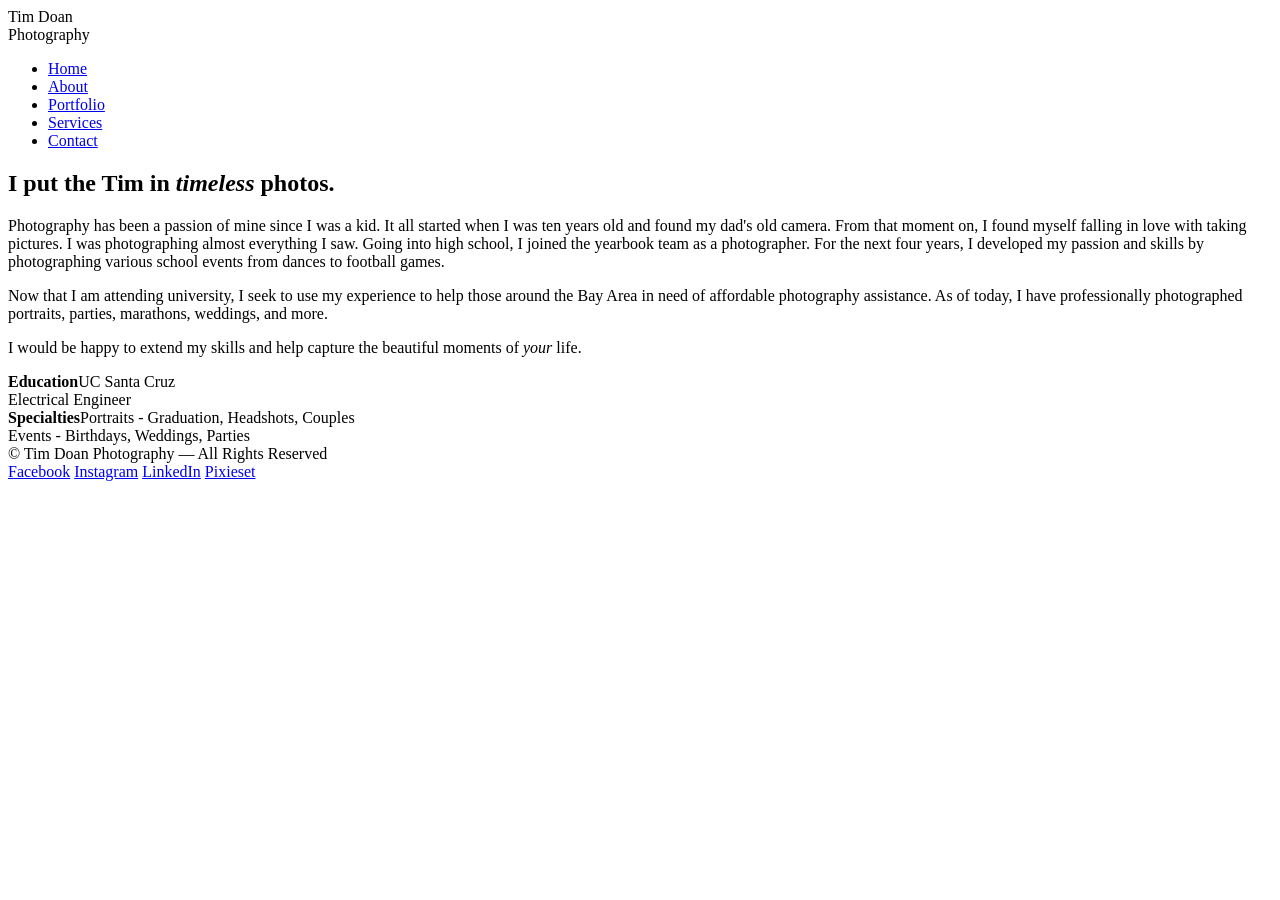
==== about.html @ be92f70e "about page minus photo" ====
<!DOCTYPE html>
<html lang="en">
<head>
<link rel = "stylesheet" href = "style.css">
<title>Tim Doan Photography - About</title>
<meta charset="UTF-8">
<meta name="viewport" content="width=device-width, initial-scale=1">
<link rel="preconnect" href="https://fonts.googleapis.com">
<link rel="preconnect" href="https://fonts.gstatic.com" crossorigin>
<link href="https://fonts.googleapis.com/css2?family=Fraunces:ital,opsz,wght@0,9..144,300;0,9..144,400;0,9..144,600;1,9..144,300;1,9..144,400&display=swap" rel="stylesheet"></head>
<body>

<nav>
    <div class = "name">Tim Doan<br>Photography</div>
    <ul>
        <li><a href="main.html">Home</a></li>
        <li><a href="about.html">About</a></li>
        <li><a href="portfolio.html">Portfolio</a></li>
        <li><a href="services.html">Services</a></li>
        <li><a href="contact.html">Contact</a></li>
    </ul>
</nav>

<section class = "about" id = "about">
  <h2>I put the Tim in <em>timeless </em>photos.</h2>
  <div class = "about-text">
    <p>Photography has been a passion of mine since I was a kid. It all started when I was ten years old and found my dad's old camera. From that moment on, I found myself falling in love with taking pictures. I was photographing almost everything I saw. Going into high school, I joined the yearbook team as a photographer. For the next four years, I developed my passion and skills by photographing various school events from dances to football games.</p>
    <p>Now that I am attending university, I seek to use my experience to help those around the Bay Area in need of affordable photography assistance. As of today, I have professionally photographed portraits, parties, marathons, weddings, and more.</p>
    <p>I would be happy to extend my skills and help capture the beautiful moments of <em>your</em> life.</p>
    
    <div class = "credits">
      <div><b>Education</b><span>UC Santa Cruz<br>Electrical Engineer</span></div>
      <div><b>Specialties</b><span>Portraits - Graduation, Headshots, Couples <br>Events - Birthdays, Weddings, Parties</span></div>
    </div>
  </div>
</section>

<footer>
    <div>© Tim Doan Photography — All Rights Reserved</div>
    <div class = "socials">
        <a href = "https://www.facebook.com/profile.php?id=61579268761219" target="_blank" rel="noopener noreferrer">Facebook</a>
        <a href = "https://www.instagram.com/timdoan.jpg/" target="_blank" rel="noopener noreferrer">Instagram</a>
        <a href = "https://www.linkedin.com/in/tim-doan-" target="_blank" rel="noopener noreferrer">LinkedIn</a>
        <a href = "https://timdoan.pixieset.com" target="_blank" rel="noopener noreferrer">Pixieset</a>
    </div>
</footer>

</body>
</html>
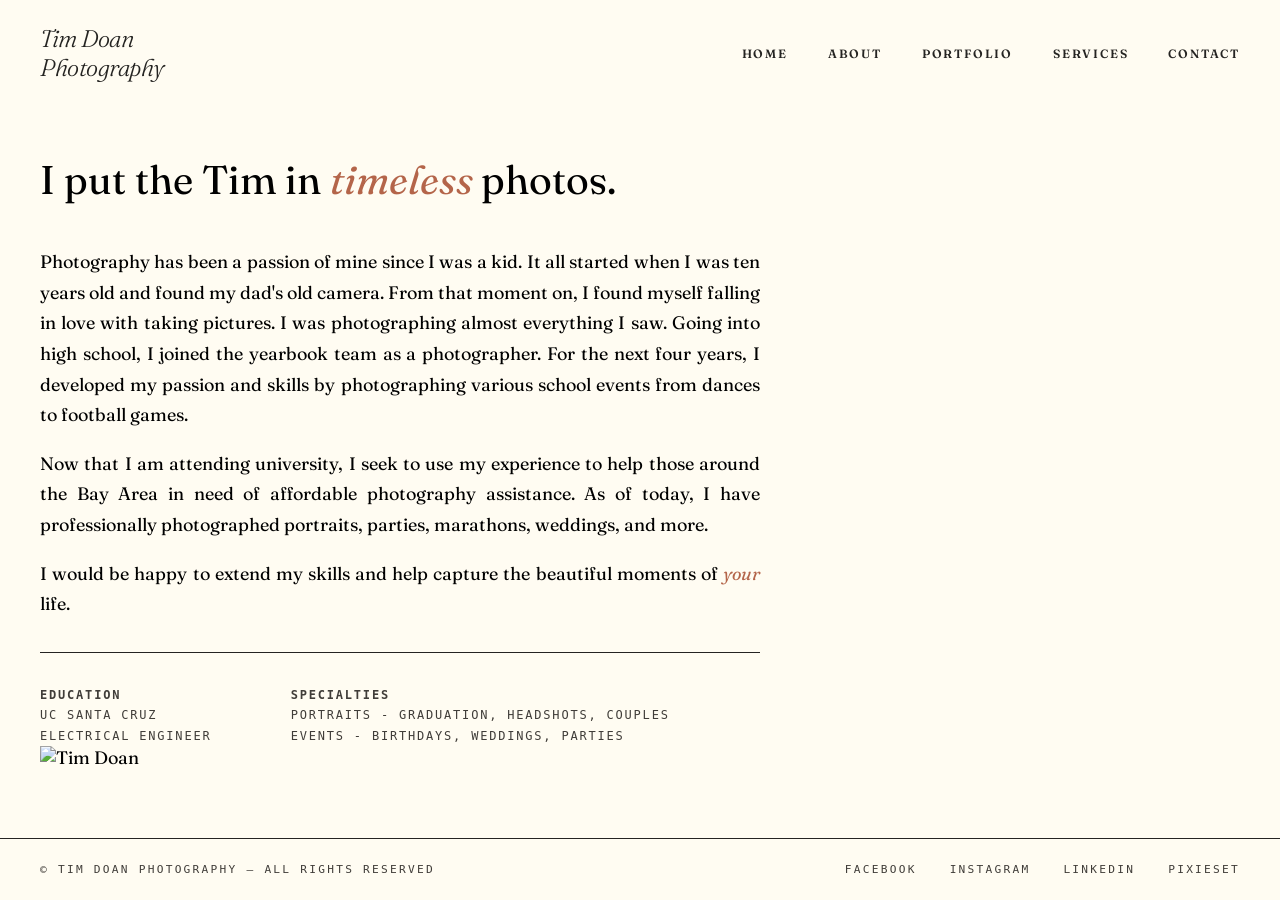
==== commit 511191f0: "added image -- about page finished except for multiple device config" ====
--- a/about.html
+++ b/about.html
@@ -1,7 +1,7 @@
 <!DOCTYPE html>
 <html lang="en">
 <head>
-<link rel = "stylesheet" href = "style.css">
+<link rel="stylesheet" href="style.css">
 <title>Tim Doan Photography - About</title>
 <meta charset="UTF-8">
 <meta name="viewport" content="width=device-width, initial-scale=1">
@@ -11,9 +11,9 @@
 <body>
 
 <nav>
-    <div class = "name">Tim Doan<br>Photography</div>
+    <div class="name">Tim Doan<br>Photography</div>
     <ul>
-        <li><a href="main.html">Home</a></li>
+        <li><a href="index.html">Home</a></li>
         <li><a href="about.html">About</a></li>
         <li><a href="portfolio.html">Portfolio</a></li>
         <li><a href="services.html">Services</a></li>
@@ -21,29 +21,38 @@
     </ul>
 </nav>
 
-<section class = "about" id = "about">
-  <h2>I put the Tim in <em>timeless </em>photos.</h2>
-  <div class = "about-text">
-    <p>Photography has been a passion of mine since I was a kid. It all started when I was ten years old and found my dad's old camera. From that moment on, I found myself falling in love with taking pictures. I was photographing almost everything I saw. Going into high school, I joined the yearbook team as a photographer. For the next four years, I developed my passion and skills by photographing various school events from dances to football games.</p>
-    <p>Now that I am attending university, I seek to use my experience to help those around the Bay Area in need of affordable photography assistance. As of today, I have professionally photographed portraits, parties, marathons, weddings, and more.</p>
-    <p>I would be happy to extend my skills and help capture the beautiful moments of <em>your</em> life.</p>
-    
-    <div class = "credits">
-      <div><b>Education</b><span>UC Santa Cruz<br>Electrical Engineer</span></div>
-      <div><b>Specialties</b><span>Portraits - Graduation, Headshots, Couples <br>Events - Birthdays, Weddings, Parties</span></div>
+<section class="about" id="about">
+  <div class="about-layout">
+    <div class="about-text">
+      <h2>I put the Tim in <em>timeless </em>photos.</h2>
+      <p>Photography has been a passion of mine since I was a kid. It all started when I was ten years old and found my dad's old camera. From that moment on, I found myself falling in love with taking pictures. I was photographing almost everything I saw. Going into high school, I joined the yearbook team as a photographer. For the next four years, I developed my passion and skills by photographing various school events from dances to football games.</p>
+      <p>Now that I am attending university, I seek to use my experience to help those around the Bay Area in need of affordable photography assistance. As of today, I have professionally photographed portraits, parties, marathons, weddings, and more.</p>
+      <p>I would be happy to extend my skills and help capture the beautiful moments of <em>your</em> life.</p>
+
+      <div class="credits">
+        <div><b>Education</b><span>UC Santa Cruz<br>Electrical Engineer</span></div>
+        <div><b>Specialties</b><span>Portraits - Graduation, Headshots, Couples <br>Events - Birthdays, Weddings, Parties</span></div>
+      </div>
     </div>
+
+    <aside class="tim-headshot">
+      <img src="images/TimDoanHeadshot.jpg" alt="Tim Doan">
+    </aside>
   </div>
 </section>
 
-<footer>
-    <div>© Tim Doan Photography — All Rights Reserved</div>
-    <div class = "socials">
-        <a href = "https://www.facebook.com/profile.php?id=61579268761219" target="_blank" rel="noopener noreferrer">Facebook</a>
-        <a href = "https://www.instagram.com/timdoan.jpg/" target="_blank" rel="noopener noreferrer">Instagram</a>
-        <a href = "https://www.linkedin.com/in/tim-doan-" target="_blank" rel="noopener noreferrer">LinkedIn</a>
-        <a href = "https://timdoan.pixieset.com" target="_blank" rel="noopener noreferrer">Pixieset</a>
-    </div>
-</footer>
+
+<section class="site-footer">
+    <footer>
+        <div>© Tim Doan Photography — All Rights Reserved</div>
+        <div class = "socials">
+            <a href = "https://www.facebook.com/profile.php?id=61579268761219" target="_blank" rel="noopener noreferrer">Facebook</a>
+            <a href = "https://www.instagram.com/timdoan.jpg/" target="_blank" rel="noopener noreferrer">Instagram</a>
+            <a href = "https://www.linkedin.com/in/tim-doan-" target="_blank" rel="noopener noreferrer">LinkedIn</a>
+            <a href = "https://timdoan.pixieset.com" target="_blank" rel="noopener noreferrer">Pixieset</a>
+        </div>
+    </footer>
+</section>
 
 </body>
 </html>
--- a/style.css
+++ b/style.css
@@ -0,0 +1,146 @@
+/* root variables for color */
+:root {
+    --primary: #fffcf2;
+    --line: #252422;
+    --muted: #403d39;
+    --rust: #b4654a;
+    --light: #ccc5b9;
+}
+
+/* general body style */
+body {
+    font-family: 'Fraunces', serif;
+    background-color: #fffcf2;
+    margin: 0;
+    padding: 0;
+    min-height: 100vh;
+    display: flex;
+    flex-direction: column;
+}
+
+/* nav bar style */
+nav {
+    font-family: 'Fraunces', serif;
+    position: sticky; /* makes the nav bar stick to its position within the viewport */
+    top: 0; /* sticks the nav bar to the top of the viewport */
+    z-index: 100; /* ensures nav bar stays on top of other content */
+    padding: 1.5rem 2.5rem; /* adds space inside the nav bar around its content */
+    display: flex; /* enables flexbox layout for the nav bar content */
+    justify-content: space-between; /* aligns the nav bar content with space between items */
+    align-items: center; /* vertically centers the nav bar content */
+    color: var(--line); 
+    background-color: var(--primary);
+}
+
+nav .name { /* style for 'tim doan photography' text in the nav bar */
+    font-size: 1.5rem;
+    font-weight: 300;
+    font-style: italic;
+    letter-spacing: -0.02em;    
+}
+
+nav ul { /* style for the unordered list of links in the nav bar */
+    font-size: 0.75rem;
+    font-weight: 600;
+    list-style: none; /* removes default bullet points from the list */
+    display: flex; /* enables flexbox layout for the list items */
+    gap: 2.5rem; /* adds space between the list items */
+    text-transform: uppercase; /* transforms the text to uppercase letters */
+    letter-spacing: 0.15em;
+}
+
+nav a {
+    text-decoration: none; /* removes the underline from the link */
+    position: relative;
+    padding-bottom: 2px; /* adds space below the link text for the underline effect */
+    color: inherit; /* ensures the link inherits the color from its parent element */
+}
+
+nav a::after {
+    content: ""; /* creates an empty pseudo-element for the underline effect */
+    position: absolute; /* positions the pseudo-element absolutely relative to the link */
+    left: 0; bottom: 0; /* positions the pseudo-element at the bottom left of the link */
+    width: 0; height: 1px; /* initially sets the width to 0 for the underline effect and height to 1px */
+    background: currentColor; 
+    transition: width 0.4s ease; /* animates the width change smoothly over 0.4 seconds */
+}
+
+nav a:hover::after { 
+    width: 100%; /* expands the underline to full width of the link on hover */
+}
+
+/* footer style */
+.site-footer {
+    margin-top: auto; /* pushes the footer to the bottom of the page */
+}
+
+.site-footer footer { /* style for the footer element within the site-footer */
+    font-family: 'JetBrains Mono', monospace;
+    font-size: 0.7rem;
+    padding: 1.5rem 2.5rem; /* adds padding inside the footer for spacing */
+    display: flex; 
+    border-top: 1px solid var(--line); /* adds a top border to the footer */
+    justify-content: space-between; /* spaces out the footer content evenly */
+    text-transform: uppercase; 
+    letter-spacing: 0.2em;
+    color: var(--muted);
+    background-color: var(--primary);
+}
+
+.site-footer  .socials a {
+    text-decoration: none; /* removes the underline from the social link */
+    margin-left: 1.5rem; /* adds space to the left of each social link */
+    transition: color 0.3s; /* smoothly transitions the color change over 0.3 seconds */
+    color: inherit; /* ensures the link inherits the color from its parent element */
+}
+  
+.site-footer .socials a:hover {
+    color: var(--rust);  /* changes the color of the social link to rust on hover */
+}
+
+/* about section style */
+.about h2 {
+    font-size: 2.5rem;
+    font-weight: normal;
+    margin-top: 0;
+}   
+
+.about {
+    font-size: 18px;
+    text-align: justify; 
+    text-decoration: none;
+    padding: 2.5rem; /* adds padding around the about section for spacing */
+    display: block; /* sets the about section to block display */
+    color: var(--inline);
+}
+
+.about-text {
+    max-width: 45rem; /* sets the maximum width of the about text to the left column */
+    margin-right: auto;
+    line-height: 1.7;
+}
+
+.about em {
+    color: var(--rust);
+}
+
+.credits {
+    font-family: 'JetBrains Mono', monospace;
+    font-size: 0.75rem;
+    margin-top: 2rem;
+    padding-top: 2rem;
+    border-top: 1px solid var(--line); /* adds a top border to the credits section */
+    display: grid;
+    grid-template-columns: 1fr 2fr; /* sets the grid to have two columns with a 1:2 ratio */
+    gap: 1rem; /* adds a gap between the grid columns */
+    text-transform: uppercase; 
+    letter-spacing: 0.15em;
+    color: var(--muted);
+}
+
+.credits div span {
+    display: block; /* ensures each span within the credits div is displayed as a block element */
+}
+
+
+
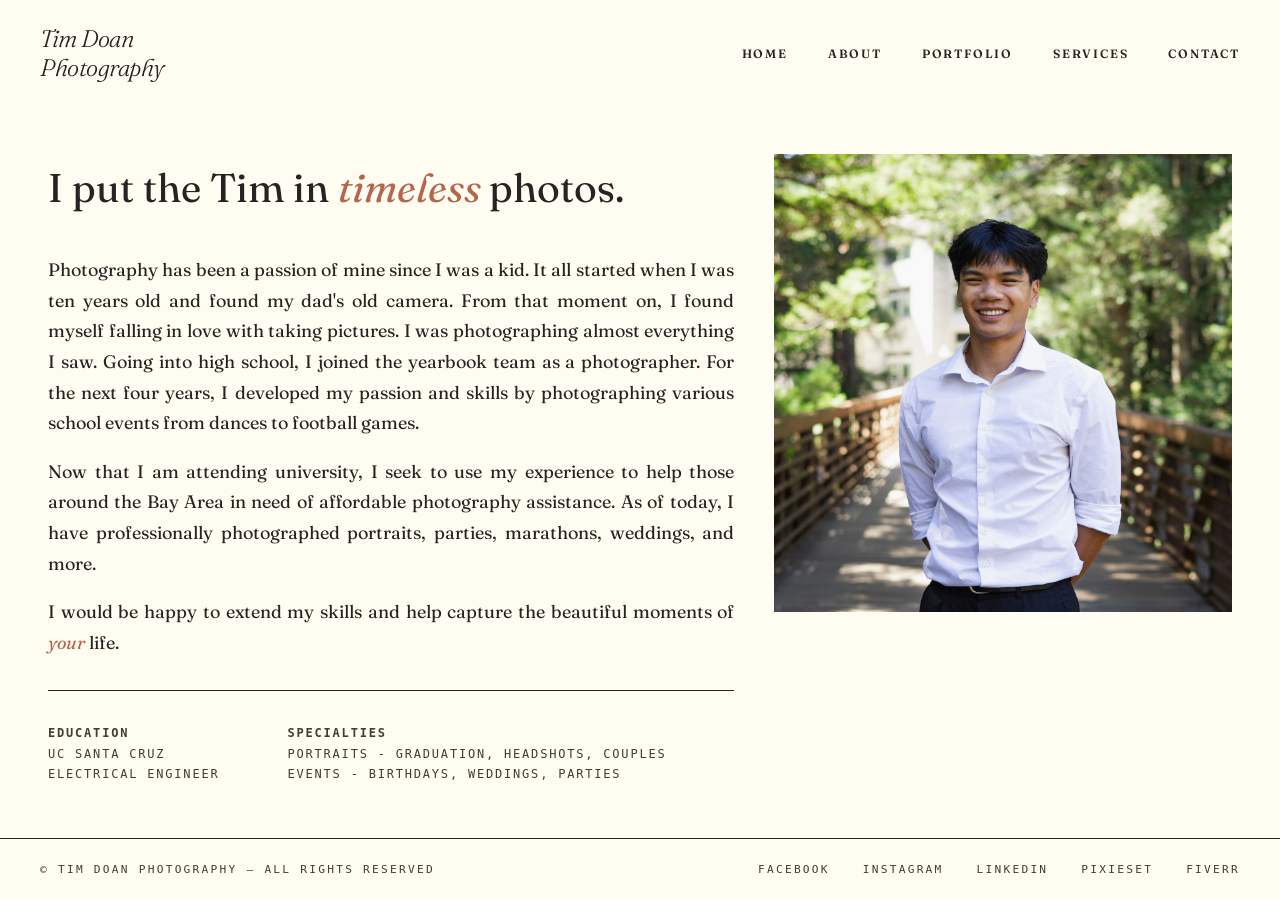
==== commit c7cb4db7: "added fiverr link" ====
--- a/about.html
+++ b/about.html
@@ -50,6 +50,7 @@
             <a href = "https://www.instagram.com/timdoan.jpg/" target="_blank" rel="noopener noreferrer">Instagram</a>
             <a href = "https://www.linkedin.com/in/tim-doan-" target="_blank" rel="noopener noreferrer">LinkedIn</a>
             <a href = "https://timdoan.pixieset.com" target="_blank" rel="noopener noreferrer">Pixieset</a>
+            <a href = "https://www.fiverr.com/s/xXvwPja" target="_blank" rel="noopener noreferrer">Fiverr</a>
         </div>
     </footer>
 </section>
--- a/style.css
+++ b/style.css
@@ -98,6 +98,34 @@
     color: var(--rust);  /* changes the color of the social link to rust on hover */
 }
 
+/* home page style */
+
+.home-img {
+    width: 100%; /* sets the width of the home image container to the full viewport width */
+    overflow: hidden; /* ensures any overflow content is hidden */
+}
+
+.home-img img {
+    width: 100%; /* makes the image take the full width of the container */
+    height: 55vh; /* maintains the aspect ratio of the image */
+    object-fit: cover; /* ensures the image covers the container without distortion */
+    object-position: center 58%;
+    transform: scale(1.50); /* slightly scales up the image for a subtle zoom effect */
+    transform-origin: 70% center;
+}
+
+
+
+
+
+
+
+
+
+
+
+
+
 /* about section style */
 .about h2 {
     font-size: 2.5rem;
@@ -109,14 +137,20 @@
     font-size: 18px;
     text-align: justify; 
     text-decoration: none;
-    padding: 2.5rem; /* adds padding around the about section for spacing */
+    padding: 3rem; /* adds padding around the about section for spacing */
     display: block; /* sets the about section to block display */
-    color: var(--inline);
+    color: var(--line);
+}
+
+.about-layout {
+    display: grid;
+    grid-template-columns: minmax(0, 1.2fr) minmax(260px, 0.8fr);
+    gap: 2.5rem;
+    align-items: start;
 }
 
 .about-text {
-    max-width: 45rem; /* sets the maximum width of the about text to the left column */
-    margin-right: auto;
+    max-width: 50rem;
     line-height: 1.7;
 }
 
@@ -142,5 +176,25 @@
     display: block; /* ensures each span within the credits div is displayed as a block element */
 }
 
-
-
+.tim-headshot {
+    align-self: start;
+}
+
+.tim-headshot img {
+    max-width: 100%;
+    display: block;
+    height: auto;
+}
+
+@media (max-width: 900px) {
+    .about-layout {
+        grid-template-columns: 1fr;
+        gap: 1.5rem;
+    }
+
+    .tim-headshot img {
+        max-width: 320px;
+        margin: 0;
+    }
+}
+
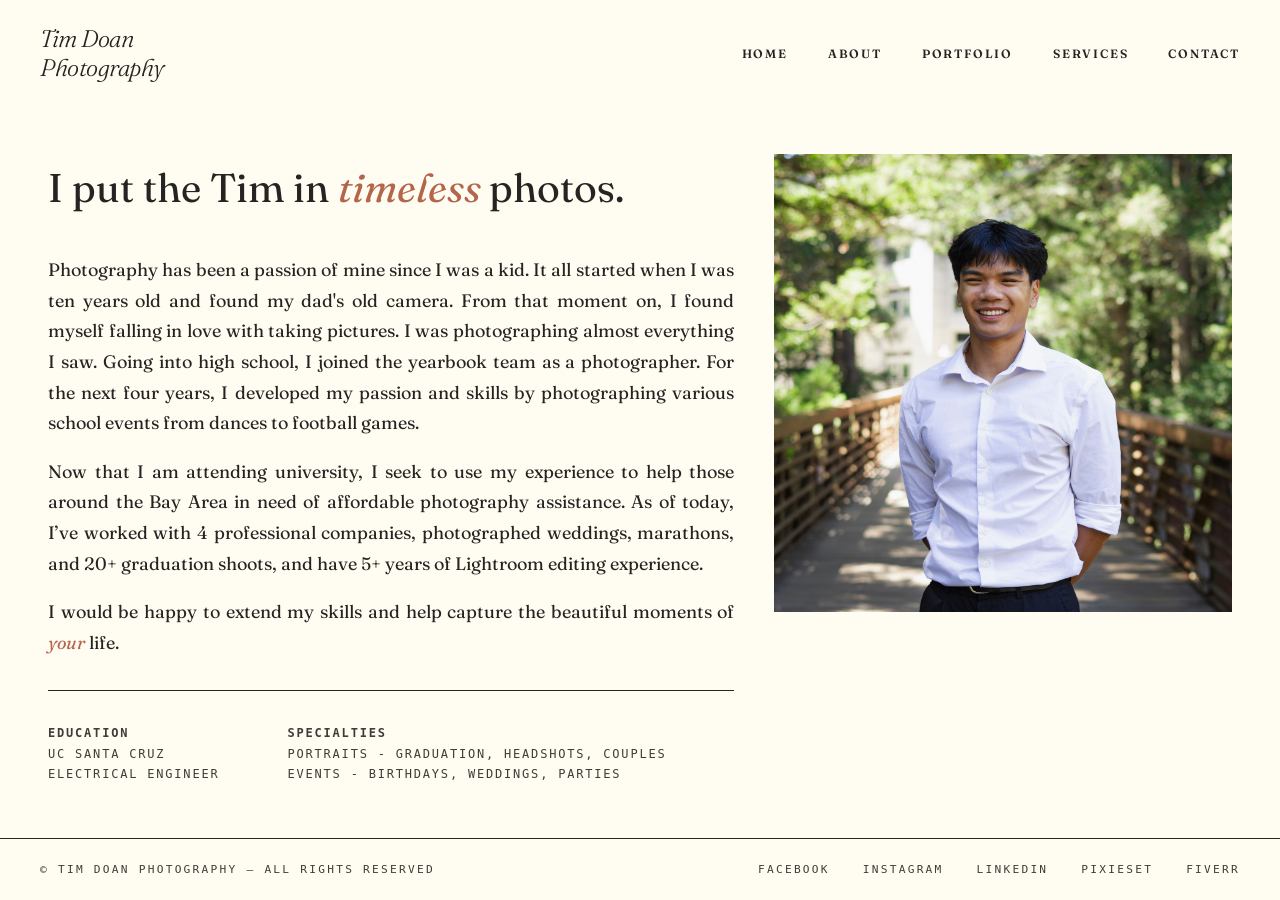
==== commit e7792711: "changed about blurb" ====
--- a/about.html
+++ b/about.html
@@ -26,7 +26,7 @@
     <div class="about-text">
       <h2>I put the Tim in <em>timeless </em>photos.</h2>
       <p>Photography has been a passion of mine since I was a kid. It all started when I was ten years old and found my dad's old camera. From that moment on, I found myself falling in love with taking pictures. I was photographing almost everything I saw. Going into high school, I joined the yearbook team as a photographer. For the next four years, I developed my passion and skills by photographing various school events from dances to football games.</p>
-      <p>Now that I am attending university, I seek to use my experience to help those around the Bay Area in need of affordable photography assistance. As of today, I have professionally photographed portraits, parties, marathons, weddings, and more.</p>
+      <p>Now that I am attending university, I seek to use my experience to help those around the Bay Area in need of affordable photography assistance. As of today, I’ve worked with 4 professional companies, photographed weddings, marathons, and 20+ graduation shoots, and have 5+ years of Lightroom editing experience. </p>
       <p>I would be happy to extend my skills and help capture the beautiful moments of <em>your</em> life.</p>
 
       <div class="credits">
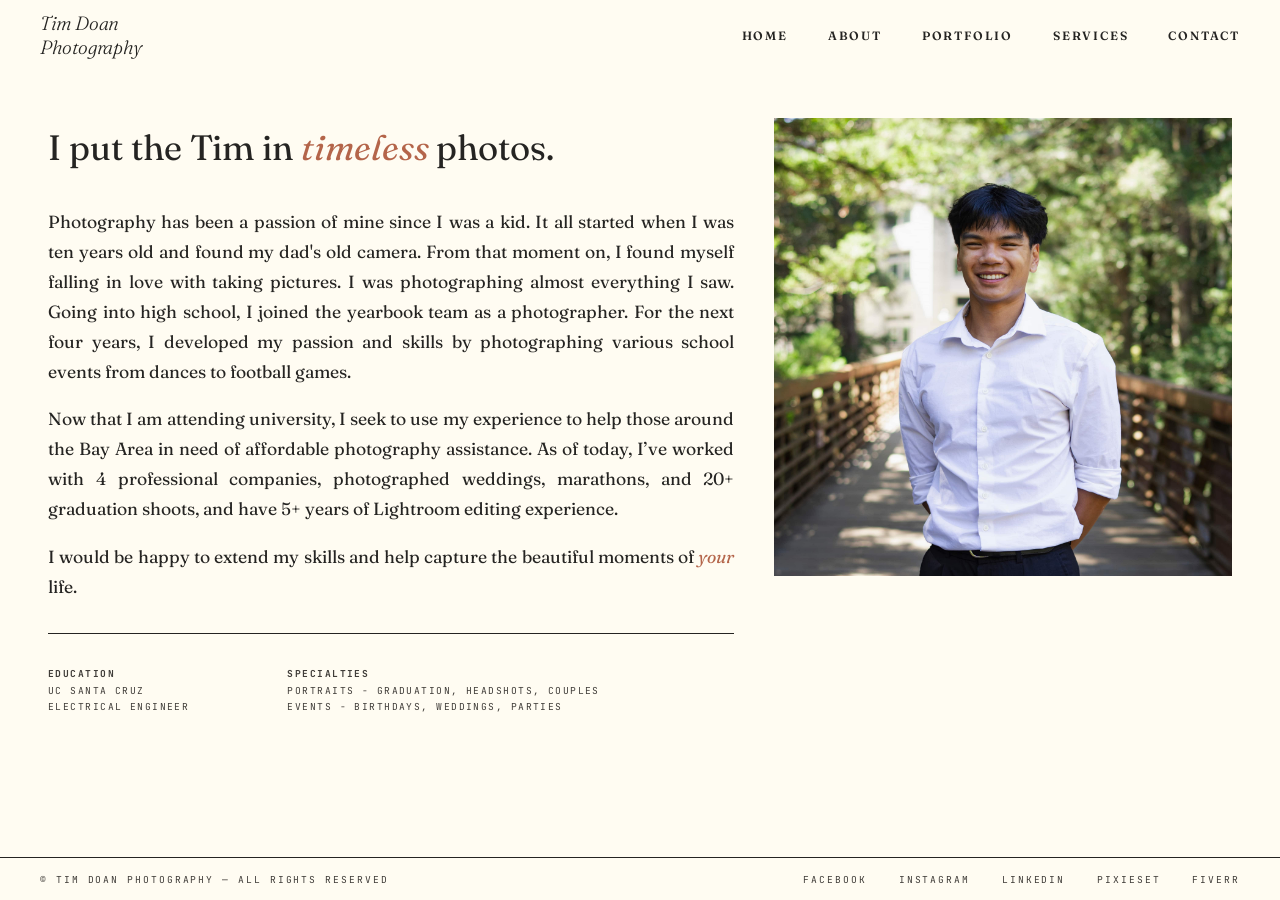
==== commit e1fde7b3: "page" ====
--- a/about.html
+++ b/about.html
@@ -7,7 +7,7 @@
 <meta name="viewport" content="width=device-width, initial-scale=1">
 <link rel="preconnect" href="https://fonts.googleapis.com">
 <link rel="preconnect" href="https://fonts.gstatic.com" crossorigin>
-<link href="https://fonts.googleapis.com/css2?family=Fraunces:ital,opsz,wght@0,9..144,300;0,9..144,400;0,9..144,600;1,9..144,300;1,9..144,400&display=swap" rel="stylesheet"></head>
+<link href="https://fonts.googleapis.com/css2?family=Fraunces:ital,opsz,wght@0,9..144,300;0,9..144,400;0,9..144,600;1,9..144,300;1,9..144,400&family=JetBrains+Mono:wght@300;400&display=swap" rel="stylesheet"></head>
 <body>
 
 <nav>
--- a/style.css
+++ b/style.css
@@ -24,7 +24,7 @@
     position: sticky; /* makes the nav bar stick to its position within the viewport */
     top: 0; /* sticks the nav bar to the top of the viewport */
     z-index: 100; /* ensures nav bar stays on top of other content */
-    padding: 1.5rem 2.5rem; /* adds space inside the nav bar around its content */
+    padding: 0.7rem 2.5rem; /* adds space inside the nav bar around its content */
     display: flex; /* enables flexbox layout for the nav bar content */
     justify-content: space-between; /* aligns the nav bar content with space between items */
     align-items: center; /* vertically centers the nav bar content */
@@ -33,7 +33,7 @@
 }
 
 nav .name { /* style for 'tim doan photography' text in the nav bar */
-    font-size: 1.5rem;
+    font-size: 1.2rem;
     font-weight: 300;
     font-style: italic;
     letter-spacing: -0.02em;    
@@ -71,13 +71,16 @@
 
 /* footer style */
 .site-footer {
+    position: sticky; /* makes the nav bar stick to its position within the viewport */
+    bottom: 0; /* sticks the nav bar to the top of the viewport */
+    z-index: 100; /* ensures nav bar stays on top of other content */
     margin-top: auto; /* pushes the footer to the bottom of the page */
 }
 
 .site-footer footer { /* style for the footer element within the site-footer */
     font-family: 'JetBrains Mono', monospace;
-    font-size: 0.7rem;
-    padding: 1.5rem 2.5rem; /* adds padding inside the footer for spacing */
+    font-size: 0.6rem;
+    padding: 0.9rem 2.5rem; /* adds padding inside the footer for spacing */
     display: flex; 
     border-top: 1px solid var(--line); /* adds a top border to the footer */
     justify-content: space-between; /* spaces out the footer content evenly */
@@ -87,7 +90,7 @@
     background-color: var(--primary);
 }
 
-.site-footer  .socials a {
+.site-footer .socials a {
     text-decoration: none; /* removes the underline from the social link */
     margin-left: 1.5rem; /* adds space to the left of each social link */
     transition: color 0.3s; /* smoothly transitions the color change over 0.3 seconds */
@@ -107,34 +110,175 @@
 
 .home-img img {
     width: 100%; /* makes the image take the full width of the container */
-    height: 55vh; /* maintains the aspect ratio of the image */
+    height: 52vh; /* maintains the aspect ratio of the image */
     object-fit: cover; /* ensures the image covers the container without distortion */
     object-position: center 58%;
     transform: scale(1.50); /* slightly scales up the image for a subtle zoom effect */
     transform-origin: 70% center;
 }
 
-
-
-
-
-
-
-
-
-
-
-
+.home-section .home-blurb h1 {
+    font-size: 2.2rem;
+    text-align: center;
+    font-weight: 400;
+    font-style: italic;
+    letter-spacing: 0.25em;   
+    text-transform: uppercase; /* transforms the text to uppercase letters */
+    margin: 0 auto; /* centers the home blurb horizontally */
+    padding-top: 1.5rem; /* adds padding around the home blurb for spacing */
+    padding-bottom: 0.5rem; /* adds padding to the bottom of the home blurb heading for spacing */
+    color: var(--rust); /* sets the text color for the home blurb heading */
+}
+
+.home-section .home-blurb p {
+    max-width: 75%;
+    font-size: 1.1rem;
+    text-align: center ;
+    font-weight: 300; /* sets the font weight to a lighter style for the paragraph */
+    line-height: 1.5;
+    margin: 0.6rem auto; /* adds margin to the top of the paragraph for spacing */
+}
+
+.scroll-indicator {
+    display: flex;
+    flex-direction: column;
+    align-items: center;
+    gap: 6px;
+    margin: 10px 0 40px;
+    color: #a8613e;
+    font-size: 0.8rem;
+    letter-spacing: 0.15em;
+    text-transform: uppercase;
+    max-height: 60px;
+    transition: opacity 0.5s ease, max-height 0.5s ease, margin 0.5s ease;
+}
+
+.scroll-indicator.hidden {
+    opacity: 0;
+    max-height: 0;
+    margin: 0;
+    pointer-events: none;
+}
+
+.scroll-arrow {
+    font-size: 1.2rem;
+    animation: bounce 1.8s infinite;
+}
+
+.scroll-indicator {
+    transition: opacity 0.5s ease;
+}
+
+@keyframes bounce {
+    0%, 100% {
+        transform: translateY(0);
+    }
+
+    50% {
+        transform: translateY(8px);
+    }
+}
+
+.reveal-on-scroll {
+    opacity: 0;
+    transform: translateY(40px);
+    transition: opacity 0.8s ease, transform 0.8s ease;
+}
+
+.reveal-on-scroll.visible {
+    opacity: 1;
+    transform: translateY(0);
+}
+
+.home-portfolio-heading {
+    text-align: center;
+    font-size: 2rem;
+    font-weight: 400;
+    letter-spacing: 0.25em;
+    text-transform: uppercase;
+    margin-top: 30px;
+    margin-bottom: .5rem; /* adds margin to the bottom of the home portfolio heading for spacing */
+    color: var(--muted); /* sets the text color for the home portfolio heading */
+}
+
+.home-portfolio-blurb {
+    max-width: 70%;
+    font-size: 1.1rem;
+    text-align: center;
+    font-weight: 300; /* sets the font weight to a lighter style for the paragraph */
+    line-height: 1.5;
+    margin: 0 auto;
+    padding-bottom: 1.5rem; /* adds padding to the bottom of the paragraph for spacing */
+}
+
+.portfolio-preview {
+    display: grid;
+    grid-template-columns: repeat(4, 1fr); /* creates a grid with 2 equal columns */
+    gap: 20px; /* adds space between the grid items */
+    margin: 0 auto; /* centers the portfolio preview section horizontally */
+}
+
+.home-section .home-blurb-end p {
+    max-width: 75%;
+    font-size: 1.1rem;
+    text-align: center ;
+    font-weight: 300; /* sets the font weight to a lighter style for the paragraph */
+    line-height: 1.5;
+    margin: 0 auto; /* adds margin to the top of the paragraph for spacing */
+    padding-bottom: 1.5rem; /* adds padding to the bottom of the paragraph for spacing */
+}
+
+.home-portfolio-heading + .home-portfolio-blurb + .heading-divider + .portfolio-preview {
+    margin-bottom: 20px;
+}
+
+.preview-grid {
+    position: relative;
+    display: block;
+    aspect-ratio: 4 / 3; /* sets the aspect ratio of the preview grid items to 4:3 */
+    overflow: hidden; /* ensures any overflow content within the preview grid item is hidden */
+}
+
+.preview-grid img {
+    width: 100%;
+    height: 100%;
+    object-fit: cover; /* ensures the image covers the container without distortion */
+}
+
+.overlay {
+    position: absolute; /* positions the overlay absolutely within the preview grid item */
+    inset: 0;
+    display: flex;
+    align-items: center;
+    justify-content: center; /* centers the content horizontally within the overlay */
+    background-color: rgba(0, 0, 0, 0); /* adds a semi-transparent background to the overlay */
+    color: transparent;
+    font-size: 1.5rem;
+    text-transform: uppercase; /* transforms the text to uppercase letters */
+    letter-spacing: 0.05em;
+    transition: background 0.3s ease, color 0.3s ease;
+}
+
+.preview-grid:hover .overlay {
+    background-color: rgba(0, 0, 0, 0.5); /* changes the background to semi-transparent on hover */
+    color: white; /* changes the text color to white on hover */
+}
+
+@media (max-width: 600px) {
+    .portfolio-preview {
+        grid-template-columns: 1fr; /* changes the grid to a single column on small screens */
+    }
+}
 
 /* about section style */
 .about h2 {
-    font-size: 2.5rem;
+    font-size: 2.2rem;
     font-weight: normal;
     margin-top: 0;
 }   
 
 .about {
-    font-size: 18px;
+    font-size: 1.1rem;
     text-align: justify; 
     text-decoration: none;
     padding: 3rem; /* adds padding around the about section for spacing */
@@ -160,7 +304,7 @@
 
 .credits {
     font-family: 'JetBrains Mono', monospace;
-    font-size: 0.75rem;
+    font-size: 0.6rem;
     margin-top: 2rem;
     padding-top: 2rem;
     border-top: 1px solid var(--line); /* adds a top border to the credits section */
@@ -198,3 +342,617 @@
     }
 }
 
+/* portfolio style */
+.portfolio-shell {
+    padding: 2.5rem;
+    color: var(--line);
+}
+
+.portfolio-intro {
+    max-width: 44rem;
+    margin-bottom: 2.2rem;
+}
+
+.portfolio-heading {
+    font-size: clamp(2.8rem, 7vw, 5rem);
+    font-weight: 300;
+    letter-spacing: -0.03em;
+    line-height: 0.95;
+    color: var(--line);
+    margin: 0.35rem 0 0.85rem;
+}
+
+.portfolio-divider {
+    width: 100%;
+    max-width: 520px;
+    height: 2px;
+    background: linear-gradient(to right, rgba(37, 36, 34, 0.35), rgba(37, 36, 34, 0.05));
+    margin: 1.5rem 0 0;
+}
+
+.portfolio-back-wrap {
+    max-width: 1400px;
+    margin: 0 auto 1.5rem;
+    padding: 0;
+}
+
+.portfolio-back-link {
+    display: inline-block;
+    font-family: 'JetBrains Mono', monospace;
+    font-size: 0.72rem;
+    text-transform: uppercase;
+    letter-spacing: 0.16em;
+    text-decoration: none;
+    color: var(--muted);
+    border: 1px solid rgba(37, 36, 34, 0.3);
+    padding: 0.5rem 0.8rem;
+    transition: color 0.25s ease, border-color 0.25s ease, background-color 0.25s ease;
+}
+
+.portfolio-back-link::before {
+    content: "< ";
+}
+
+.portfolio-back-link:hover {
+    color: var(--rust);
+    border-color: var(--rust);
+    background-color: rgba(180, 101, 74, 0.08);
+}
+
+.portfolio-preview {
+    display: grid;
+    grid-template-columns: repeat(4, 1fr);
+    gap: 1.2rem;
+    max-width: 1360px;
+    margin: 0 auto 56px;
+    padding: 0;
+}
+
+.preview-grid {
+    position: relative;
+    display: block;
+    aspect-ratio: 4 / 5;
+    overflow: hidden;
+    border-radius: 4px;
+    border: 1px solid rgba(37, 36, 34, 0.18);
+    background: var(--primary);
+}
+
+.preview-grid img {
+    width: 100%;
+    height: 100%;
+    object-fit: cover;
+    transition: transform 0.55s ease, filter 0.35s ease;
+}
+
+.preview-grid:hover img {
+    transform: scale(1.04);
+    filter: saturate(0.92) contrast(1.03);
+}
+
+.preview-grid .overlay {
+    position: absolute;
+    inset: 0;
+    display: flex;
+    align-items: flex-end;
+    justify-content: flex-start;
+    padding: 0 1rem 1rem;
+    background: linear-gradient(to top, rgba(37, 36, 34, 0.64), rgba(37, 36, 34, 0.05) 62%);
+    color: var(--primary);
+    font-family: 'JetBrains Mono', monospace;
+    font-size: 0.74rem;
+    letter-spacing: 0.2em;
+    text-transform: uppercase;
+    opacity: 1;
+    transition: background 0.3s ease;
+}
+
+.preview-grid:hover .overlay {
+    background: linear-gradient(to top, rgba(37, 36, 34, 0.78), rgba(37, 36, 34, 0.1) 62%);
+}
+
+.gallery-grid {
+    display: grid;
+    grid-template-columns: repeat(auto-fill, minmax(300px, 1fr));
+    gap: 20px;
+    max-width: 1400px;
+    margin: 0 auto 80px;
+    padding: 0;
+    animation: fadeIn 0.6s ease;
+}
+
+.gallery-item {
+    width: 100%;
+    height: 340px;
+    object-fit: cover;
+    border-radius: 4px;
+    box-shadow: 0 6px 16px rgba(0, 0, 0, 0.08);
+    transition: transform 0.3s ease;
+}
+
+.gallery-item:hover {
+    transform: scale(1.02);
+}
+
+.gallery-empty {
+    text-align: center;
+    color: #8a8a8a;
+    font-style: italic;
+    margin-bottom: 80px;
+}
+
+@keyframes fadeIn {
+    from { opacity: 0; transform: translateY(10px); }
+    to { opacity: 1; transform: translateY(0); }
+}
+
+@media (max-width: 900px) {
+    .portfolio-preview {
+        grid-template-columns: repeat(2, 1fr);
+    }
+}
+
+@media (max-width: 500px) {
+    .portfolio-shell {
+        padding: 1.5rem;
+    }
+
+    .portfolio-lead {
+        font-size: 1rem;
+    }
+
+    .portfolio-back-wrap {
+        margin-top: 0;
+        padding: 0;
+    }
+
+    .portfolio-preview {
+        grid-template-columns: 1fr;
+    }
+    .gallery-grid {
+        grid-template-columns: 1fr;
+    }
+}
+
+.lightbox {
+    display: none;
+    position: fixed;
+    inset: 0;
+    background: rgba(0, 0, 0, 0.9);
+    z-index: 1000;
+    align-items: center;
+    justify-content: center;
+    cursor: zoom-out;
+}
+
+.lightbox.active {
+    display: flex;
+}
+
+.lightbox img {
+    max-width: 90vw;
+    max-height: 90vh;
+    object-fit: contain;
+    border-radius: 4px;
+    animation: zoomIn 0.3s ease;
+}
+
+.lightbox-close {
+    position: absolute;
+    top: 24px;
+    right: 36px;
+    color: white;
+    font-size: 2.5rem;
+    cursor: pointer;
+    line-height: 1;
+}
+
+@keyframes zoomIn {
+    from { transform: scale(0.9); opacity: 0; }
+    to { transform: scale(1); opacity: 1; }
+}
+
+/* services style */
+.services {
+    font-size: 18px;
+    text-align: left;
+    text-align: justify;
+    text-decoration: none;
+    display: block;
+    padding: 2.5rem;
+    color: var(--inline);
+}
+
+.services-intro {
+    max-width: 44rem;
+    margin-bottom: 2.5rem;
+}
+
+.services-intro .mono {
+    font-size: 0.75rem;
+    letter-spacing: 0.25rem;
+    text-transform: uppercase;
+    color: var(--rust);
+}
+
+.services-intro h1 {
+    font-size: clamp(2.8rem, 7vw, 5rem);
+    font-weight: 300;
+    line-height: 0.95;
+    letter-spacing: -0.03em;
+    margin: 0.35rem 0 0.85rem;
+    color: var(--inline);
+}
+
+.section-title {
+    font-size: clamp(2rem, 4vw, 3rem);
+    font-weight: 300;
+    letter-spacing: -0.02em;
+    margin: 0 0 1.25rem;
+    display: flex;
+    align-items: baseline;
+    gap: 1rem;
+    position: relative;
+    color: var(--inline);
+}
+
+.section-title::after {
+    content: "";
+    height: 1px;
+    flex: 1;
+    background: linear-gradient(to right, rgba(37, 36, 34, 0.3), rgba(37, 36, 34, 0.05));
+}
+
+.section-title.events {
+    margin-top: 3rem;
+}
+
+.section-title .mono{
+    font-size: 0.68rem;
+    letter-spacing: 0.23em;
+    text-transform: uppercase;
+    white-space: nowrap;
+    color: var(--rust);
+}
+
+.packages {
+    display: grid;
+    grid-template-columns: repeat(3, 1fr);
+    gap: 2rem;
+}
+
+@media (max-width: 1000px) {
+    .packages {
+        grid-template-columns: repeat(2, 1fr);
+    }
+}
+
+@media (max-width: 700px) {
+    .services {
+        padding: 1.5rem;
+    }
+
+    .services.intro {
+        margin-bottom: 2rem;
+    }
+
+    .section-title {
+        flex-direction: column;
+        align-items: flex-start;
+        gap: 0.5rem;
+    }
+
+    .section-title::after {
+        width: 100%;
+        flex: none;
+    }
+
+    .section-title.events {
+        margin-top: 2.25rem;
+    }
+
+    .packages {
+        grid-template-columns: 1fr;
+    }
+}
+
+.pkg {
+    border: 1px solid var(--inline);
+    padding: 2.5rem 2rem;
+    display: flex;
+    flex-direction: column;
+    transition: background 0.4s ease, transform 0.4s ease;
+    position: relative;
+    text-align: left;
+}
+
+.pkg:hover {
+    background: var(--light);
+    transform: translateY(-4px);
+}
+
+.pkg h3 {
+    font-size: 2.5rem;
+    font-weight: 300;
+    font-style: italic;
+    letter-spacing: 1;
+    line-height: 1;
+    margin: 1rem 0 0.5rem;
+    color: var(--inline);
+}
+
+.pkg .price {
+    font-size: 3rem;
+    font-weight: 300;
+    letter-spacing: -0.04em;
+    line-height: 1;
+    margin-top: 1.5rem;
+    color: var(--inline);
+}
+
+.pkg .price small {
+    font-size: 1.2rem;
+    font-style: italic;
+    font-weight: 300;
+    color: var(--inline);
+}
+
+.pkg hr {
+    border: 0;
+    height: 1px;
+    background: var(--inline);
+    opacity: 0.2;
+    margin: 2rem 0;
+}
+
+.pkg dl {
+    display: flex;
+    flex-direction: column;
+    gap: 1rem;
+    flex-grow: 1;
+    margin: 0;
+}
+
+.pkg dl > div {
+    display: flex;
+    justify-content: space-between;
+    align-items: baseline;
+    gap: 1rem;
+}
+
+.pkg dt {
+    margin: 0;
+}
+
+.pkg dd {
+    font-size: 1rem;
+    font-style: italic;
+    text-align: right;
+    margin: 0;
+    color: var(--inline);
+}
+
+.pkg dd strong {
+    font-weight: 500;
+}
+
+.pkg > footer {
+    margin-top: 2rem;
+    padding: 1.5rem 0 0;
+    justify-content: flex-start;
+    border-top: 1px solid var(--inline);
+    border-top-color: rgba(37, 36, 34, 0.2);
+    position: static;
+    background: none;
+    color: var(--muted);
+}
+
+.pkg.featured {
+    background: var(--line);
+    color: var(--primary);
+    border-color: var(--line);
+}
+
+.pkg.featured h3,
+.pkg.featured .price,
+.pkg.featured dd { color: var(--primary); }
+.pkg.featured .mono { color: rgba(255, 252, 242, 0.6); }
+.pkg.featured .price small { color: rgba(255, 252, 242, 0.6); }
+.pkg.featured hr { background: var(--primary); opacity: 0.2; }
+.pkg.featured > footer {
+    border-top-color: rgba(255, 252, 242, 0.2);
+    color: rgba(255, 252, 242, 0.6);
+}
+.pkg.featured:hover { background: var(--line); }
+ 
+
+.pkg .ribbon {
+    font-family: 'Fraunces', serif;
+    font-size: 0.6rem;
+    font-weight: 600;
+    letter-spacing: 0.2em;
+    text-transform: uppercase;
+    position: absolute;
+    top: -10px;
+    right: 1.5rem;
+    padding: 0.4rem 0.75rem;
+    background: var(--rust);
+    color: var(--primary);
+}
+
+/* contact style */
+.contact {
+    display: block;
+    text-align: center;
+}
+
+.contact h1 {
+    font-size: 2.5rem;
+    font-weight: 300;
+    margin-top: 0;
+    color: var(--inline);
+}
+
+.contact-layout {
+    display: grid;
+    grid-template-columns: 1fr 1.3fr;
+    gap: 3rem;
+    align-items: start;
+    margin-top: 2rem;  
+}
+
+.contact-image {
+    width: 100%;
+}
+
+.contact-image img {
+    width: 100%;
+    max-width: 78%;
+    height: auto;
+    margin: 0 auto;
+    object-fit: cover;
+    display: block;
+}
+
+.contact-right h1 {
+    font-size: clamp(2.5rem, 5vw, 4rem);
+    font-weight: 300;
+    line-height: 1;
+    letter-spacing: -0.03em;
+    margin: 0 0 2rem;
+    color: var(--inline);
+}
+
+.contact-right h1 em {
+    color: var(--rust);
+}
+
+.contact-right {
+    align-self: center;
+}
+
+.contact-box {
+    border: 1px solid var(--inline);
+    padding: 2.5rem;
+    display: grid;
+    grid-template-columns: 1.5fr 1fr;
+    gap: 2.5rem;
+    align-items: start;
+}
+
+.contact-fields {
+    display: flex;
+    flex-direction: column;
+    gap: 1.5rem;
+}
+
+.field {
+    display: flex;
+    flex-direction: column;
+    gap: 0.4rem;
+}
+
+.field label {
+    font-family: 'Fraunces', serif;
+    font-size: 0.95rem;
+    font-weight: 400;
+    color: var(--inline);
+}
+
+.field input {
+    font-family: 'Fraunces', serif;
+    font-size: 1rem;
+    border: none;
+    border-bottom: 1px solid var(--line);
+    padding: 0.5rem 0;
+    width: 100%;
+    transition: border-color 0.3s ease;
+    background: transparent;
+    color: var(--line);
+}
+
+.field input:focus {
+    outline: none;
+    border-bottom-color: var(--inline);
+}
+
+.button {
+    font-family: 'Fraunces', serif;
+    font-size: 1.15rem;
+    font-style: italic;
+    font-weight: 400;
+    border: none;
+    padding: 0.25rem 0;
+    margin-top: 1rem;
+    cursor: pointer;
+    position: relative;
+    transition: color 0.4s ease;
+    background: none;
+    color: var(--inline);
+}
+
+.button::after {
+    content: '';
+    position: absolute;
+    left: 0;
+    right: 0;
+    bottom: 0;
+    height: 1px;
+    background: var(--inline);
+    transition: background 0.4s ease;
+}
+
+.button .arrow {
+    display: inline-block;
+    margin-left: 0.4rem;
+    transition: transform 0.4s ease;
+}
+
+.button:hover {
+    color: var(--rust);
+}
+
+.button:hover::after {
+    background: var(--rust);
+}
+
+.button:hover .arrow {
+    transform: translateX(6px);
+}
+
+.contact-box .button {
+    align-self: flex-start;
+    margin-top: 0.5rem;
+}
+
+.contact-info {
+    display: flex;
+    flex-direction: column;
+    gap: 2rem;
+    padding-left: 1.5rem;
+    border-left: 1px solid rgba(37, 36, 34, 0.15);
+}
+
+.info-block h3 {
+    font-family: 'Fraunces', serif;
+    font-size: 1.1rem;
+    font-weight: 600;
+    margin: 1rem 0;
+    color: var(--line);
+}
+
+.info-block p {
+    font-size: 0.95rem;
+    line-height: 1.5;
+    color: var(--muted);
+    margin: 0;
+}
+
+@media (max-width: 900px) {
+    .contact-layout { grid-template-columns: 1fr; gap: 2rem; }
+}
+
+@media (max-width: 600px) {
+    .contact-box { grid-template-columns: 1fr; padding: 1.5rem; gap: 2rem; }
+    .contact-info { padding-left: 0; border-left: none; border-top: 1px solid rgba(37, 36, 34, 0.15); padding-top: 1.5rem; }
+}
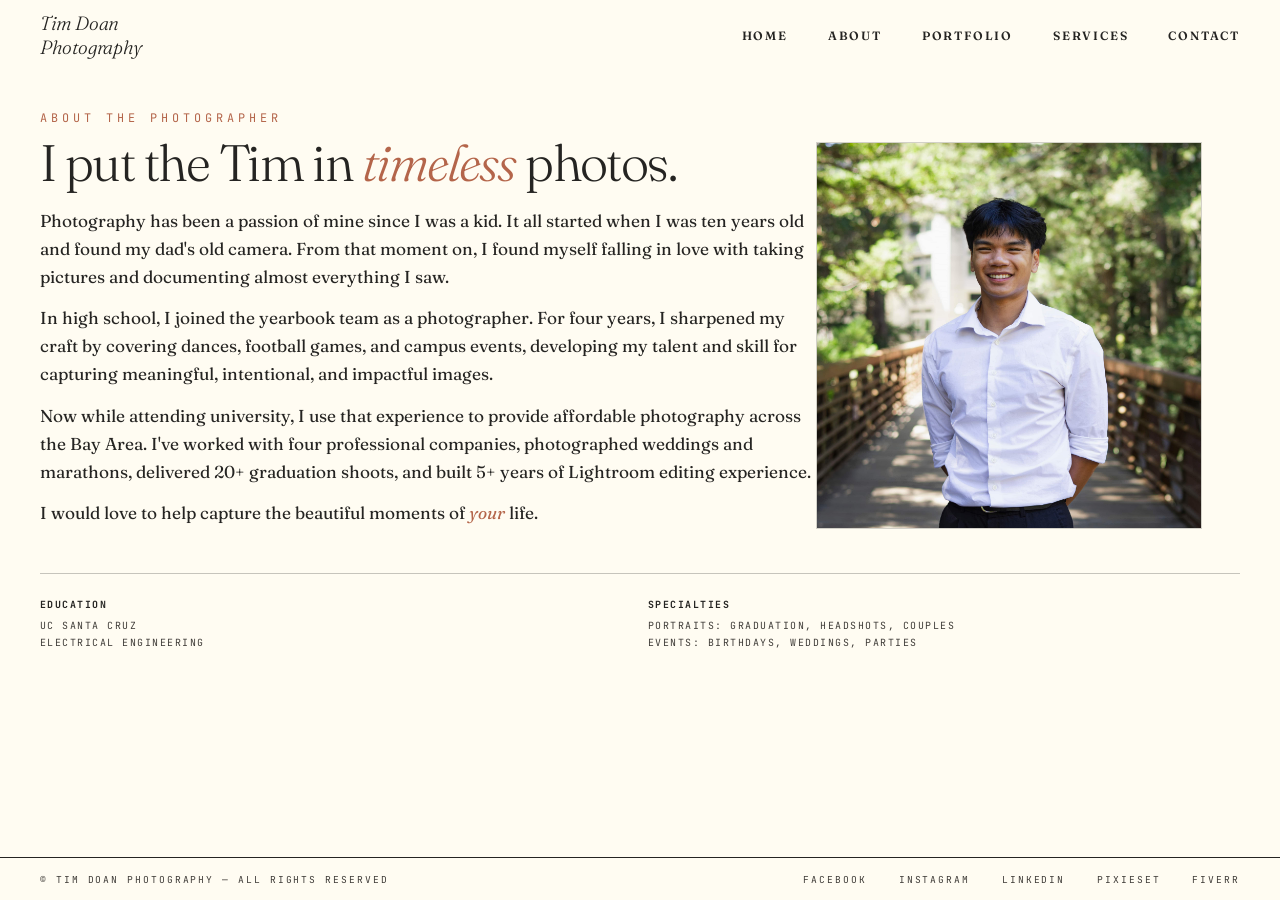
==== commit 2e02e439: "changed layouts" ====
--- a/about.html
+++ b/about.html
@@ -24,20 +24,28 @@
 <section class="about" id="about">
   <div class="about-layout">
     <div class="about-text">
-      <h2>I put the Tim in <em>timeless </em>photos.</h2>
-      <p>Photography has been a passion of mine since I was a kid. It all started when I was ten years old and found my dad's old camera. From that moment on, I found myself falling in love with taking pictures. I was photographing almost everything I saw. Going into high school, I joined the yearbook team as a photographer. For the next four years, I developed my passion and skills by photographing various school events from dances to football games.</p>
-      <p>Now that I am attending university, I seek to use my experience to help those around the Bay Area in need of affordable photography assistance. As of today, I’ve worked with 4 professional companies, photographed weddings, marathons, and 20+ graduation shoots, and have 5+ years of Lightroom editing experience. </p>
-      <p>I would be happy to extend my skills and help capture the beautiful moments of <em>your</em> life.</p>
-
-      <div class="credits">
-        <div><b>Education</b><span>UC Santa Cruz<br>Electrical Engineer</span></div>
-        <div><b>Specialties</b><span>Portraits - Graduation, Headshots, Couples <br>Events - Birthdays, Weddings, Parties</span></div>
-      </div>
+      <span class="mono">About the Photographer</span>
+      <h2>I put the Tim in <em>timeless</em> photos.</h2>
+      <p>Photography has been a passion of mine since I was a kid. It all started when I was ten years old and found my dad's old camera. From that moment on, I found myself falling in love with taking pictures and documenting almost everything I saw.</p>
+      <p>In high school, I joined the yearbook team as a photographer. For four years, I sharpened my craft by covering dances, football games, and campus events, developing my talent and skill for capturing meaningful, intentional, and impactful images.</p>
+      <p>Now while attending university, I use that experience to provide affordable photography across the Bay Area. I've worked with four professional companies, photographed weddings and marathons, delivered 20+ graduation shoots, and built 5+ years of Lightroom editing experience.</p>
+      <p>I would love to help capture the beautiful moments of <em>your</em> life.</p>
     </div>
 
     <aside class="tim-headshot">
       <img src="images/TimDoanHeadshot.jpg" alt="Tim Doan">
     </aside>
+  </div>
+
+  <div class="credits">
+    <div>
+      <b>Education</b>
+      <span>UC Santa Cruz<br>Electrical Engineering</span>
+    </div>
+    <div>
+      <b>Specialties</b>
+      <span>Portraits: Graduation, Headshots, Couples<br>Events: Birthdays, Weddings, Parties</span>
+    </div>
   </div>
 </section>
 
--- a/style.css
+++ b/style.css
@@ -24,10 +24,10 @@
     position: sticky; /* makes the nav bar stick to its position within the viewport */
     top: 0; /* sticks the nav bar to the top of the viewport */
     z-index: 100; /* ensures nav bar stays on top of other content */
-    padding: 0.7rem 2.5rem; /* adds space inside the nav bar around its content */
-    display: flex; /* enables flexbox layout for the nav bar content */
+    padding: 0.7rem 2.5rem;
+    display: flex;
     justify-content: space-between; /* aligns the nav bar content with space between items */
-    align-items: center; /* vertically centers the nav bar content */
+    align-items: center;
     color: var(--line); 
     background-color: var(--primary);
 }
@@ -43,16 +43,16 @@
     font-size: 0.75rem;
     font-weight: 600;
     list-style: none; /* removes default bullet points from the list */
-    display: flex; /* enables flexbox layout for the list items */
-    gap: 2.5rem; /* adds space between the list items */
-    text-transform: uppercase; /* transforms the text to uppercase letters */
+    display: flex;
+    gap: 2.5rem;
+    text-transform: uppercase;
     letter-spacing: 0.15em;
 }
 
 nav a {
     text-decoration: none; /* removes the underline from the link */
     position: relative;
-    padding-bottom: 2px; /* adds space below the link text for the underline effect */
+    padding-bottom: 2px;
     color: inherit; /* ensures the link inherits the color from its parent element */
 }
 
@@ -66,7 +66,7 @@
 }
 
 nav a:hover::after { 
-    width: 100%; /* expands the underline to full width of the link on hover */
+    width: 100%;
 }
 
 /* footer style */
@@ -80,7 +80,7 @@
 .site-footer footer { /* style for the footer element within the site-footer */
     font-family: 'JetBrains Mono', monospace;
     font-size: 0.6rem;
-    padding: 0.9rem 2.5rem; /* adds padding inside the footer for spacing */
+    padding: 0.9rem 2.5rem;
     display: flex; 
     border-top: 1px solid var(--line); /* adds a top border to the footer */
     justify-content: space-between; /* spaces out the footer content evenly */
@@ -92,25 +92,24 @@
 
 .site-footer .socials a {
     text-decoration: none; /* removes the underline from the social link */
-    margin-left: 1.5rem; /* adds space to the left of each social link */
+    margin-left: 1.5rem;
     transition: color 0.3s; /* smoothly transitions the color change over 0.3 seconds */
     color: inherit; /* ensures the link inherits the color from its parent element */
 }
   
 .site-footer .socials a:hover {
-    color: var(--rust);  /* changes the color of the social link to rust on hover */
+    color: var(--rust);
 }
 
 /* home page style */
-
 .home-img {
-    width: 100%; /* sets the width of the home image container to the full viewport width */
+    width: 100%;
     overflow: hidden; /* ensures any overflow content is hidden */
 }
 
 .home-img img {
     width: 100%; /* makes the image take the full width of the container */
-    height: 52vh; /* maintains the aspect ratio of the image */
+    height: 52vh;
     object-fit: cover; /* ensures the image covers the container without distortion */
     object-position: center 58%;
     transform: scale(1.50); /* slightly scales up the image for a subtle zoom effect */
@@ -123,20 +122,20 @@
     font-weight: 400;
     font-style: italic;
     letter-spacing: 0.25em;   
-    text-transform: uppercase; /* transforms the text to uppercase letters */
-    margin: 0 auto; /* centers the home blurb horizontally */
-    padding-top: 1.5rem; /* adds padding around the home blurb for spacing */
-    padding-bottom: 0.5rem; /* adds padding to the bottom of the home blurb heading for spacing */
-    color: var(--rust); /* sets the text color for the home blurb heading */
+    text-transform: uppercase;
+    margin: 0 auto;
+    padding-top: 1.5rem;
+    padding-bottom: 0.5rem;
+    color: var(--rust);
 }
 
 .home-section .home-blurb p {
     max-width: 75%;
     font-size: 1.1rem;
     text-align: center ;
-    font-weight: 300; /* sets the font weight to a lighter style for the paragraph */
+    font-weight: 300;
     line-height: 1.5;
-    margin: 0.6rem auto; /* adds margin to the top of the paragraph for spacing */
+    margin: 0.6rem auto;
 }
 
 .scroll-indicator {
@@ -197,35 +196,35 @@
     letter-spacing: 0.25em;
     text-transform: uppercase;
     margin-top: 30px;
-    margin-bottom: .5rem; /* adds margin to the bottom of the home portfolio heading for spacing */
-    color: var(--muted); /* sets the text color for the home portfolio heading */
+    margin-bottom: .5rem;
+    color: var(--muted);
 }
 
 .home-portfolio-blurb {
     max-width: 70%;
     font-size: 1.1rem;
     text-align: center;
-    font-weight: 300; /* sets the font weight to a lighter style for the paragraph */
+    font-weight: 300;
     line-height: 1.5;
     margin: 0 auto;
-    padding-bottom: 1.5rem; /* adds padding to the bottom of the paragraph for spacing */
+    padding-bottom: 1.5rem;
 }
 
 .portfolio-preview {
     display: grid;
     grid-template-columns: repeat(4, 1fr); /* creates a grid with 2 equal columns */
     gap: 20px; /* adds space between the grid items */
-    margin: 0 auto; /* centers the portfolio preview section horizontally */
+    margin: 0 auto;
 }
 
 .home-section .home-blurb-end p {
     max-width: 75%;
     font-size: 1.1rem;
     text-align: center ;
-    font-weight: 300; /* sets the font weight to a lighter style for the paragraph */
+    font-weight: 300;
     line-height: 1.5;
-    margin: 0 auto; /* adds margin to the top of the paragraph for spacing */
-    padding-bottom: 1.5rem; /* adds padding to the bottom of the paragraph for spacing */
+    margin: 0 auto;
+    padding-bottom: 1.5rem;
 }
 
 .home-portfolio-heading + .home-portfolio-blurb + .heading-divider + .portfolio-preview {
@@ -246,22 +245,22 @@
 }
 
 .overlay {
-    position: absolute; /* positions the overlay absolutely within the preview grid item */
+    position: absolute; 
     inset: 0;
     display: flex;
     align-items: center;
-    justify-content: center; /* centers the content horizontally within the overlay */
+    justify-content: center;
     background-color: rgba(0, 0, 0, 0); /* adds a semi-transparent background to the overlay */
     color: transparent;
     font-size: 1.5rem;
-    text-transform: uppercase; /* transforms the text to uppercase letters */
+    text-transform: uppercase;
     letter-spacing: 0.05em;
     transition: background 0.3s ease, color 0.3s ease;
 }
 
 .preview-grid:hover .overlay {
-    background-color: rgba(0, 0, 0, 0.5); /* changes the background to semi-transparent on hover */
-    color: white; /* changes the text color to white on hover */
+    background-color: rgba(0, 0, 0, 0.5);
+    color: white;
 }
 
 @media (max-width: 600px) {
@@ -272,30 +271,43 @@
 
 /* about section style */
 .about h2 {
-    font-size: 2.2rem;
-    font-weight: normal;
-    margin-top: 0;
+    font-size: clamp(2rem, 4vw, 3.4rem);
+    font-weight: 300;
+    line-height: 0.96;
+    letter-spacing: -0.03em;
+    margin: 0.45rem 0 1.25rem;
 }   
 
 .about {
-    font-size: 1.1rem;
-    text-align: justify; 
+    font-size: 1.08rem;
     text-decoration: none;
-    padding: 3rem; /* adds padding around the about section for spacing */
-    display: block; /* sets the about section to block display */
+    padding: 2rem 2.5rem;
+    display: block;
     color: var(--line);
 }
 
 .about-layout {
     display: grid;
-    grid-template-columns: minmax(0, 1.2fr) minmax(260px, 0.8fr);
-    gap: 2.5rem;
+    grid-template-columns: minmax(0, 1.34fr) minmax(300px, 0.66fr);
+    gap: 2.2rem;
     align-items: start;
 }
 
 .about-text {
-    max-width: 50rem;
-    line-height: 1.7;
+    max-width: 52rem;
+    line-height: 1.62;
+}
+
+.about-text .mono {
+    font-family: 'JetBrains Mono', monospace;
+    font-size: 0.74rem;
+    letter-spacing: 0.25rem;
+    text-transform: uppercase;
+    color: var(--rust);
+}
+
+.about-text p {
+    margin: 0 0 0.85rem;
 }
 
 .about em {
@@ -304,41 +316,83 @@
 
 .credits {
     font-family: 'JetBrains Mono', monospace;
-    font-size: 0.6rem;
+    font-size: 0.62rem;
     margin-top: 2rem;
-    padding-top: 2rem;
-    border-top: 1px solid var(--line); /* adds a top border to the credits section */
+    padding-top: 1.5rem;
+    border-top: 1px solid rgba(37, 36, 34, 0.26);
     display: grid;
-    grid-template-columns: 1fr 2fr; /* sets the grid to have two columns with a 1:2 ratio */
-    gap: 1rem; /* adds a gap between the grid columns */
-    text-transform: uppercase; 
+    grid-template-columns: 1fr 1fr;
+    gap: 1rem;
+    text-transform: uppercase;
     letter-spacing: 0.15em;
     color: var(--muted);
+    width: 100%;
+}
+
+.credits b {
+    display: block;
+    color: var(--line);
+    margin-bottom: 0.35rem;
 }
 
 .credits div span {
-    display: block; /* ensures each span within the credits div is displayed as a block element */
+    display: block;
+    line-height: 1.8;
 }
 
 .tim-headshot {
+    width: 100%;
+    max-width: 400px;
+    justify-self: end;
     align-self: start;
+    margin-top: 2.5rem;
+    margin-right: 2.5rem;
 }
 
 .tim-headshot img {
-    max-width: 100%;
+    width: 100%;
     display: block;
     height: auto;
+    border: 1px solid rgba(37, 36, 34, 0.2);
 }
 
 @media (max-width: 900px) {
+    .about {
+        padding: 1.8rem;
+    }
+
     .about-layout {
         grid-template-columns: 1fr;
         gap: 1.5rem;
     }
 
+    .about h2 {
+        margin-bottom: 0.9rem;
+    }
+
+    .about-highlights {
+        margin-bottom: 0;
+    }
+
+    .tim-headshot {
+        max-width: 320px;
+        justify-self: start;
+    }
+
     .tim-headshot img {
-        max-width: 320px;
-        margin: 0;
+        width: 100%;
+    }
+
+    .tim-headshot .credits {
+        width: 100%;
+    }
+
+    .tim-headshot .about-highlights {
+        width: 100%;
+    }
+
+    .credits {
+        grid-template-columns: 1fr;
     }
 }
 
